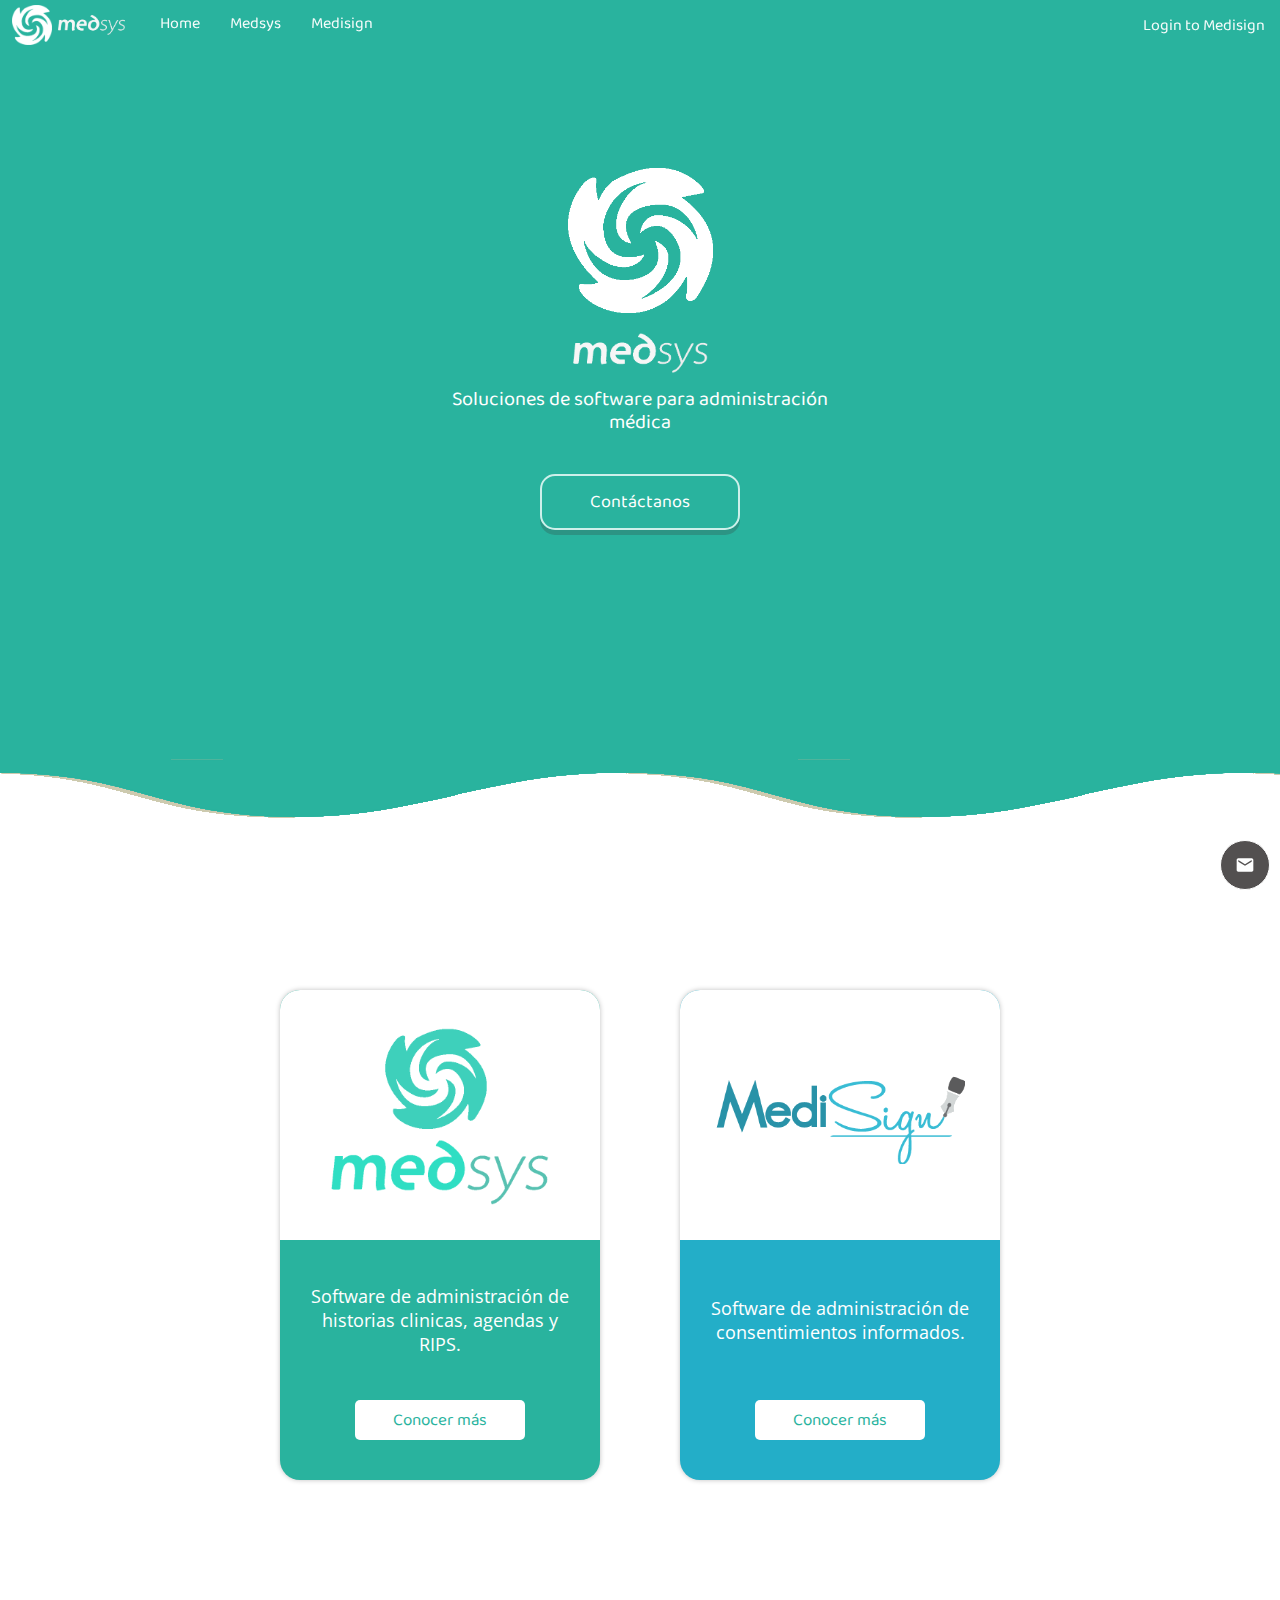
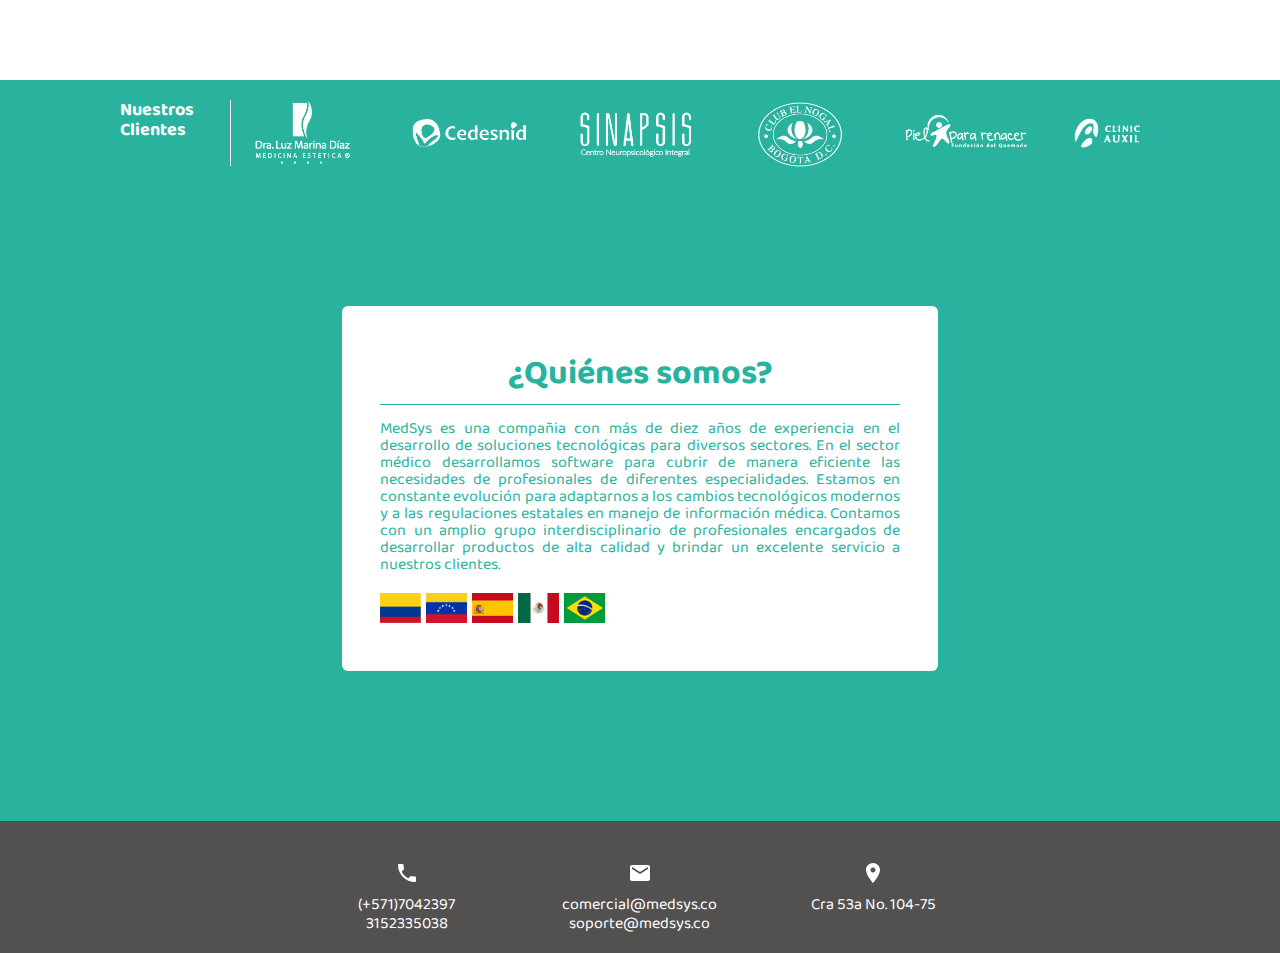
==== index.html @ 279cbe7b "Updates" ====
<!DOCTYPE html><html lang="en"><head><meta charSet="utf-8"/><meta http-equiv="x-ua-compatible" content="ie=edge"/><meta name="viewport" content="width=device-width, initial-scale=1, shrink-to-fit=no"/><style data-href="/styles.c00130d14c21c1d51308.css">@import url(https://fonts.googleapis.com/css2?family=Open+Sans:ital,wght@0,400;0,700;0,800;1,300&display=swap);@import url(https://fonts.googleapis.com/css2?family=Baloo+Paaji+2:wght@400;500;600;700;800&display=swap);@media screen and (max-width:768px){.navigation{top:0;background-color:#29b39e}.navigation,.navigation__menu-mobile{position:fixed;z-index:10}.navigation__menu-btn{border:none;outline:none;margin-top:10px;margin-left:10px;border-radius:50%;padding:8px 9px;background-color:#303030}.navigation__menu-btn:hover{cursor:pointer}.navigation__menu-icon{height:20px;transition:.15s}.navigation__menu--open{transition:all .25s cubic-bezier(.27,1.08,1,1.03);transform:scaleX(1);transform-origin:left}.navigation__menu--close{transition:all .45s cubic-bezier(.27,1.08,1,1.03)}.navigation__menu--close,.navigation__menu-close-by-resize{transform-origin:left;transform:scaleX(0)}.navigation__menu{position:fixed;display:flex;flex-direction:column;align-items:center;width:100%;height:100%;background-color:#303030}.navigation__logo-wrap{display:flex;align-items:center;margin-bottom:50px;margin-top:50px}.navigation__logo{width:60px;margin-right:8px}.navigation__logo-title{height:40px}.navigation__link{display:flex;justify-content:center;width:100%;padding-top:15px;padding-bottom:15px;font-size:20px;font-family:Baloo Paaji\ 2,cursive;text-decoration:none;color:hsla(0,0%,100%,.952941)}.navigation__link:hover{font-size:22px;background-color:#535050}.navigation__link-opened{transition:background-color .25s,font-size .35s,opacity .85s;opacity:1}.navigation__link-closed{transition:opacity 0s;opacity:0}.navigation__link-bracket{display:none}.navigation__other-links{width:100%;display:flex;align-items:flex-end;justify-content:flex-end;flex:1 1}}@media screen and (min-width:768px){.navigation{position:fixed;width:100%;z-index:10}.navigation__green{background-color:#29b39e;border-bottom:1px solid #1b9d8a}.navigation__blue{background-color:#3280ae;border-bottom:1px solid #398cbd}.navigation__menu{display:flex;padding-top:5px;padding-bottom:5px}.navigation__logo-wrap{display:flex;align-items:center;margin-right:20px}.navigation__logo{width:40px;margin-right:6px;margin-left:12px}.navigation__logo-title{height:20px}.navigation__link{margin-left:10px;margin-right:10px;font-size:16px;font-family:Baloo Paaji\ 2,cursive;color:hsla(0,0%,100%,.952941);text-decoration:none}.navigation__link:hover .navigation__link-bracket{opacity:1;margin-right:10px;margin-left:10px}.navigation__link-bracket{opacity:0;font-size:20px;transition:.25s}.navigation__menu-mobile{display:none}.navigation__other-links{display:flex;align-items:center;justify-content:flex-end;flex:1 1}}.footer{align-items:center;justify-content:center;background-color:#535050;padding-top:30px}.footer,.footer__container{display:flex;padding-bottom:10px}.footer__container{padding-top:10px;width:100%;max-width:700px}@media (max-width:668px){.footer__container{flex-direction:column;align-items:center;justify-content:center}}@media (max-width:668px){.footer__description{text-align:left}}@media (min-width:667px){.footer__description{text-align:center}}.footer__item{font-family:Baloo Paaji\ 2,cursive;line-height:19px;color:#fff}@media (max-width:668px){.footer__item{display:flex;width:100%;margin-bottom:20px}}@media (min-width:667px){.footer__item{flex:1 1}}.footer__icon-wrap{text-align:center}@media (max-width:668px){.footer__icon-wrap{text-align:center;width:90px}}@media (min-width:667px){.footer__icon-wrap{margin-bottom:5px}}.footer__icon{-webkit-filter:invert(100%) sepia(0) saturate(7285%) hue-rotate(282deg) brightness(116%) contrast(100%);filter:invert(100%) sepia(0) saturate(7285%) hue-rotate(282deg) brightness(116%) contrast(100%)}.contactus-btn{position:absolute;top:0}.contactus-btn,.contactus-btn__btn{display:flex;flex-direction:column;justify-content:center;align-items:center}.contactus-btn__btn{position:fixed;right:0;bottom:0;border-radius:40px;border:1px solid #fff;background-color:#535050;margin-right:10px;margin-bottom:10px;z-index:5}@media (max-width:667px){.contactus-btn__btn{padding:18px}}@media (min-width:668px){.contactus-btn__btn{padding:14px}}.contactus-btn__btn:hover{background-color:#29b39e;cursor:pointer}@media (max-width:667px){.contactus-btn__icon{height:24px}}@media (min-width:668px){.contactus-btn__icon{height:20px}}.contactus-dialog{position:fixed;display:flex;flex-direction:column;justify-content:center;align-items:center;z-index:10;height:100vh;width:100vw;top:0;left:0}.contactus-dialog__wrap{postion:absolute;background-color:#fff;border-radius:8px;z-index:12;box-shadow:0 0 3px 1px #29b39e}@media (max-width:667px){.contactus-dialog__wrap{width:90%}}@media (min-width:668px){.contactus-dialog__wrap{width:400px;height:535px}}.contactus-dialog__close-wrap{width:100%;display:flex;justify-content:flex-end;align-items:center;padding-top:5px}.contactus-dialog__hide{display:none}.contactus-dialog__background{position:absolute;height:100%;width:100%;background-color:rgba(0,0,0,.76);z-index:11}.contactus-dialog__close-btn{margin:0 5px 0 0;border:0;color:#29b39e;font-family:Baloo Paaji\ 2,cursive;font-weight:700;border-radius:50%;height:30px;width:30px;font-size:17px;background-color:#fff}.contactus-dialog__close-btn:hover{cursor:pointer;font-size:19px}.contactus{display:flex;flex-direction:column;justify-content:center;align-items:center;height:100%;width:100%}.contactus__hide{display:none}.contactus__wrap{width:100%;padding-top:10px}.contactus__input-wrap{width:85%}.contactus__btn-wrap{background-color:#29b39e;border-bottom-left-radius:9px;border-bottom-right-radius:9px;border-top-right-radius:30px;padding-bottom:25px;padding-top:25px;margin-top:30px}.contactus__btn-wrap,.contactus__form{display:flex;flex-direction:column;justify-content:center;align-items:center;width:100%}.contactus__loading{width:100%;height:100%}.contactus__loading-img{margin-top:-95px}.contactus__loading-wrap{height:100%;width:100%}.contactus__loading-wrap,.contactus__success-wrap{display:flex;flex-direction:column;justify-content:center;align-items:center}.contactus__success-content{width:70%;text-align:center}.contactus__success-title{font-size:28px;font-family:Baloo Paaji\ 2,cursive;line-height:24px;color:#29b39e;margin-bottom:30px;margin-top:-70px}.contactus__success-description{font-size:18px;font-family:Baloo Paaji\ 2,cursive;line-height:18px;color:#29b39e}.contactus__label{display:flex;flex-direction:column;font-family:Baloo Paaji\ 2,cursive;color:#29b39e;font-size:15px;width:100%}.contactus__input{margin-top:-5px;margin-bottom:10px;width:88%;height:15px;padding:10px 5px}.contactus__textarea{width:93%;border-radius:2px;border:1px solid #ccc;padding:2px 10px;height:60px;font-family:Baloo Paaji\ 2,cursive;font-size:12px}.contactus__title{font-family:Baloo Paaji\ 2,cursive;text-align:center;color:#29b39e;font-size:28px;margin-bottom:20px}.contactus__phone{display:none}.contactus__btn{display:flex;position:relative;justify-content:center;align-items:center;width:170px;height:40px;font-family:Baloo Paaji\ 2,cursive;font-size:17px;text-decoration:none;background-color:#fff;color:#29b39e;border:0;border-radius:5px}.contactus__btn:hover{cursor:pointer;color:#fff}.contactus__btn:hover>.contactus__btn-wave{width:100%}.contactus__btn-wave{position:absolute;height:100%;width:0;transition:.2s;left:0;z-index:1;background-color:#535050;border-radius:5px}.contactus__btn-txt{z-index:2}.contactus__error-msg{font-family:Baloo Paaji\ 2,cursive;color:#f74141;margin-top:-10px}@keyframes wave{0%{background-position:0}to{background-position:1800000px}}@keyframes borderAnimation{0%{transform:translate(-85px,40px)}40%{transform:translate(70px,40px)}50%{transform:translate(70px,90px)}90%{transform:translate(-85px,90px)}to{transform:translate(-85px,40px)}}.header{width:100%;height:90%;min-height:660px;max-height:980px}.header__wrap{height:94%;background-color:#29b39e}.header__logo-wrap,.header__wrap{display:flex;flex-direction:column;justify-content:center;align-items:center}.header__logo-wrap{height:100%;padding-bottom:80px}.header__logo-txt{margin-top:10px;height:40px;width:135px}.header__logo{margin-bottom:10px}@media (max-width:668px){.header__logo{height:110px;width:110px}}@media (min-width:667px){.header__logo{height:145px;width:145px}}.header__logo_subtitle{margin-top:15px;font-family:Baloo Paaji\ 2,cursive;color:#fff;line-height:23px;text-align:center}@media (max-width:668px){.header__logo_subtitle{font-size:17px}}@media (min-width:667px){.header__logo_subtitle{font-size:20px}}.header__ourclients-wrap{display:flex;justify-content:center;align-items:center;margin-bottom:80px;margin-left:200px;margin-right:200px;width:100%}.header__wave{position:relative;background-repeat:repeat-x;height:60px;margin-top:-2px}.header__main-wave{z-index:1;background-image:url([data-uri]);animation:wave 25000s linear infinite}.header__second-wave{margin-top:-60px;opacity:.5;background-image:url([data-uri]);animation:wave 15000s linear infinite}.header__third-wave{margin-top:-60px;opacity:.35;background-image:url([data-uri]);animation:wave 9000s linear infinite}.header__fourth-wave{margin-top:-60px;opacity:.25;background-image:url([data-uri]);animation:wave 6000s linear infinite}.header__contactus-btn-wrap{display:flex;position:relative;justify-content:center;align-items:center}.header__cotactus-btn{position:absolute;top:40px;padding:10px 30px;border-radius:15px;outline:none;border:2px solid #cdf0ea;font-family:Baloo Paaji\ 2,cursive;color:#fff;transition:.1s ease-in-out;background-color:transparent;box-shadow:0 5px 0 0 #2c9484}.header__cotactus-btn:hover+.header__contactus-btn-gap{animation:borderAnimation 1.75s linear infinite}.header__cotactus-btn:hover{top:45px;box-shadow:0 0 0 0 #2c9484;cursor:pointer}@media (max-width:668px){.header__cotactus-btn{width:190px;font-size:16px}}@media (min-width:667px){.header__cotactus-btn{width:200px;font-size:18px}}.header__contactus-btn-gap{position:absolute;top:0;width:15px;height:15px}.products{display:flex;justify-content:center;flex-direction:column;align-items:center}@media (max-width:668px){.products{padding-top:150px;padding-bottom:90px}}@media (min-width:667px){.products{padding-top:180px;padding-bottom:110px}}.products__items{width:100%;display:flex;align-items:center;justify-content:center}@media (max-width:668px){.products__items{flex-direction:column}}.products__item{display:flex;flex-direction:column;justify-content:center;align-items:center;width:100%;max-width:320px;max-height:600px;box-shadow:0 0 5px 0 rgba(0,0,0,.25);margin-bottom:90px;border-radius:20px;padding-bottom:40px}@media (min-width:667px){.products__item{margin-right:40px;margin-left:40px}}.products__medsys{color:#fff;background-color:#29b39e}.products__medisign{color:#fff;background-color:#23aec8}.products__logo-wrap{display:flex;justify-content:center;align-items:center;height:250px;width:100%;border-top-left-radius:20px;border-top-right-radius:20px;background-color:#fff}.products__logo{max-width:250px;max-height:180px}.products__description{font-family:Open Sans,sans-serif;font-size:18px;text-align:center}.products__description-wrap{height:160px;width:260px;flex-direction:column;border-top-right-radius:40px;border-bottom-right-radius:20px;border-bottom-left-radius:20px}.products__btn,.products__description-wrap{display:flex;justify-content:center;align-items:center}.products__btn{position:relative;width:170px;height:40px;font-family:Baloo Paaji\ 2,cursive;font-size:17px;text-decoration:none;background-color:#fff;color:#29b39e;border:0;border-radius:5px}.products__btn:hover{cursor:pointer;color:#fff}.products__btn:hover>.products__btn-wave{width:100%}.products__btn-wave{position:absolute;height:100%;width:0;transition:.2s;left:0;z-index:1;background-color:#535050;border-radius:5px}.products__btn-txt{z-index:2}@keyframes slider{0%{background-position:0}to{background-position:40000px}}.ourclients{display:flex;align-items:flex-start;justify-content:center;width:100%;height:66px;background-color:#29b39e;margin-rigth:180px;padding-top:20px;padding-bottom:20px}.ourclients__title{color:#fff;font-family:Baloo Paaji\ 2,cursive;font-size:18px;margin-left:20px;width:100px;line-height:20px;height:100%;padding-right:10px;margin-right:10px;border-right:1px solid #fff}.ourclients__clients{height:70px;width:90%;margin-right:40px;max-width:900px;animation:slider 2200s linear infinite;background-image:url(/static/clients-725e2acfde65e1290de9105490d2165d.png)}.aboutus{display:flex;justify-content:center;align-items:center;background-color:#29b39e;padding-bottom:150px}@media (max-width:668px){.aboutus{padding-top:50px}}@media (min-width:667px){.aboutus{padding-top:120px}}.aboutus__content-wrap{color:#29b39e;background-color:#fff;border-radius:6px;width:70%;max-width:520px;padding:38px;font-family:Baloo Paaji\ 2,cursive}.aboutus__title{font-size:34px;text-align:center;margin-bottom:15px;border-bottom:1px solid #29b39e}.aboutus__description{line-height:17px;text-align:justify;margin-bottom:20px}.aboutus__flag{height:30px;margin-right:5px}.headerMedisign{position:relative;height:100%;width:100%;background-size:cover;background-image:url(/static/MedisignCut-fdfe2bf771350fa6ce298360b053d25e.gif)}.headerMedisign__wrap{width:100%;height:100%;background-color:rgba(41,127,179,.95);display:flex;flex-direction:column;justify-content:center;align-items:center;z-index:2}@media (min-width:668px){.headerMedisign__wrap{top:13px}}.headerMedisign__logo{margin-bottom:10px}@media (max-width:668px){.headerMedisign__logo{margin-top:-140px;height:115px}}@media (min-width:667px){.headerMedisign__logo{margin-top:-80px;height:135px}}.headerMedisign__subtitle{color:#fff;font-family:Baloo Paaji\ 2,cursive;font-size:21px;font-weight:200;text-align:center;line-height:20px;width:300px}.headerMedisign__video-wrap{width:100%;height:100%;background-color:rgba(35,174,200,.96)}@media (min-aspect-ratio:16/9){.headerMedisign__video{width:100%}}@media (max-aspect-ratio:16/9){.headerMedisign__video{width:auto;height:100%}}@media (max-width:767px){.headerMedisign__video{display:none}}.headerMedisign__btn-wrap{display:flex;flex-direction:column;justify-content:center;align-items:center;position:relative;width:100%;margin-top:40px}.headerMedisign__background-video{position:absolute;height:100%;width:100%;z-index:1}@media (min-width:668px){.headerMedisign__background-video{top:13px}}.headerMedisign__hidden{display:none}.headerMedisign__btn{position:absolute;top:40px;padding:10px 30px;border-radius:15px;outline:none;border:2px solid #cdf0ea;font-family:Baloo Paaji\ 2,cursive;color:rgba(35,174,200,.921569);transition:.1s ease-in-out;background-color:#fff;box-shadow:0 5px 0 0 #cdf0ea}.headerMedisign__btn:hover+.header__contactus-btn-gap{animation:borderAnimation 1.75s linear infinite}.headerMedisign__btn:hover{top:45px;box-shadow:0 0 0 0 #2c9484;cursor:pointer}@media (max-width:668px){.headerMedisign__btn{width:190px;font-size:16px}}@media (min-width:667px){.headerMedisign__btn{width:200px;font-size:18px}}.headerMedisign__bottom-header{position:absolute;bottom:0;background-image:url([data-uri]);background-size:100% 100%;width:100%;height:110px}.headermedsys{color:#fff;background:url(/static/header-2830e1f7dbc0ed1e9d418c1f0d50c6f2.jpg);background-size:cover}.headermedsys,.headermedsys__wrap{display:flex;align-items:center;justify-content:center;height:100%;width:100%}.headermedsys__wrap{background-color:rgba(41,179,158,.69);flex-direction:column}@media (max-width:668px){.headermedsys__wrap{padding-bottom:100px}}.headermedsys__logo-txt{margin-top:10px;height:60px;width:185px}.headermedsys__logo{margin-bottom:10px}@media (max-width:668px){.headermedsys__logo{height:110px;width:110px}}@media (min-width:667px){.headermedsys__logo{height:145px;width:145px}}.headermedsys__description{font-family:Baloo Paaji\ 2,cursive;width:80%;max-width:400px;margin-top:20px;text-align:center;padding-top:10px}@media (max-width:667px){.headermedsys__description{font-size:20px;line-height:20px}}@media (min-width:668px){.headermedsys__description{font-size:20px;line-height:24px}}body{margin:0;height:100vh;width:100vw}a,h1,h2,h3,h4,h5,p{margin:0;padding:0}.layout,main{height:100vh;width:100vw}.display-none{display:none}.productDescription{display:flex;justify-content:center;align-items:center;font-family:Baloo Paaji\ 2,cursive}.productDescription__wrap{display:flex;width:100%}@media (max-width:850px){.productDescription__wrap{flex-direction:column}}.productDescription__wrap--reverse{flex-direction:row-reverse}.productDescription__title{line-height:33px}@media (max-width:850px){.productDescription__title{margin-bottom:40px;text-align:center;padding-left:30px;padding-right:30px;font-size:30px;max-width:400px}}@media (min-width:851px){.productDescription__title{font-size:35px;margin-bottom:30px}}.productDescription__description{line-height:20px;text-align:justify}@media (max-width:667px){.productDescription__description{max-width:80%}}@media (min-width:668px){.productDescription__description{width:100%}}.productDescription__items{display:flex;flex-wrap:wrap;list-style-type:none;margin:0;padding:0}@media (max-width:850px){.productDescription__items{padding-left:40px;padding-right:40px}}@media (min-width:851px){.productDescription__items{flex-direction:column;border-left:1px solid #fff}}.productDescription__item{margin-bottom:30px;text-align:justify}@media (max-width:850px){.productDescription__item{width:100%;max-height:320px}}@media (min-width:851px){.productDescription__item{padding-left:15px}}.productDescription__content{display:flex;height:100%;color:#fff}@media (max-width:850px){.productDescription__content{flex-wrap:wrap;padding-top:105px;padding-bottom:80px}}@media (min-width:851px){.productDescription__content{width:50%;min-height:390px;padding-top:95px;padding-bottom:95px}}.productDescription__content--blue{background-color:#68b0ab}.productDescription__content--green{background-color:#84b39d}.productDescription__content--greenlight{background-color:#8cae78}.productDescription__content--yellow{background-color:#faf3dd}.productDescription__content--pink{background-color:#c14f8a}.productDescription__content--purple{background-color:#b0689f}@media (min-width:668px){.productDescription__content--regular{justify-content:center}}.productDescription__content-reverse{justify-content:flex-start}@media (max-width:850px){.productDescription__content-wrap{display:flex;flex-direction:column;justify-content:center;align-items:center}}@media (min-width:851px){.productDescription__content-wrap{display:flex;flex-direction:column;width:90%;margin-left:60px;margin-right:50px;max-width:380px}}.productDescription__item-title{font-size:19px;line-height:20px;margin-bottom:10px}@media (max-width:850px){.productDescription__item-title{text-align:left}}.productDescription__item-description{line-height:20px}@media (max-width:667px){.productDescription__list{display:flex;flex-direction:column;justify-content:center;align-items:center}}.productDescription__list-description{line-height:20px}@media (max-width:667px){.productDescription__list-description{width:80%}}.productDescription__img-wrap{display:flex;align-items:center;justify-content:center;border-top:1px solid #d3d3d3}@media (max-width:850px){.productDescription__img-wrap{display:none;width:100%}}@media (min-width:851px){.productDescription__img-wrap{width:75%}}@media (max-width:850px){.productDescription__img{width:100%}}@media (min-width:851px){.productDescription__img{width:90%;max-width:900px}}</style><meta name="generator" content="Gatsby 2.20.12"/><title data-react-helmet="true">Home | Medsys</title><meta data-react-helmet="true" name="description" content="Desarrollo de Software Médico para agendar, firmar, administrar y
     gestionar de citas médicas."/><meta data-react-helmet="true" property="og:title" content="Home"/><meta data-react-helmet="true" property="og:description" content="Desarrollo de Software Médico para agendar, firmar, administrar y
     gestionar de citas médicas."/><meta data-react-helmet="true" property="og:type" content="website"/><meta data-react-helmet="true" name="twitter:card" content="summary"/><meta data-react-helmet="true" name="twitter:creator" content="@kaamayao"/><meta data-react-helmet="true" name="twitter:title" content="Home"/><meta data-react-helmet="true" name="twitter:description" content="Desarrollo de Software Médico para agendar, firmar, administrar y
     gestionar de citas médicas."/><link rel="icon" href="/icons/icon-48x48.png?v=edf3d310d67f8284a562bc3a58c3e761"/><link rel="manifest" href="/manifest.webmanifest"/><meta name="theme-color" content="#663399"/><link rel="apple-touch-icon" sizes="48x48" href="/icons/icon-48x48.png?v=edf3d310d67f8284a562bc3a58c3e761"/><link rel="apple-touch-icon" sizes="72x72" href="/icons/icon-72x72.png?v=edf3d310d67f8284a562bc3a58c3e761"/><link rel="apple-touch-icon" sizes="96x96" href="/icons/icon-96x96.png?v=edf3d310d67f8284a562bc3a58c3e761"/><link rel="apple-touch-icon" sizes="144x144" href="/icons/icon-144x144.png?v=edf3d310d67f8284a562bc3a58c3e761"/><link rel="apple-touch-icon" sizes="192x192" href="/icons/icon-192x192.png?v=edf3d310d67f8284a562bc3a58c3e761"/><link rel="apple-touch-icon" sizes="256x256" href="/icons/icon-256x256.png?v=edf3d310d67f8284a562bc3a58c3e761"/><link rel="apple-touch-icon" sizes="384x384" href="/icons/icon-384x384.png?v=edf3d310d67f8284a562bc3a58c3e761"/><link rel="apple-touch-icon" sizes="512x512" href="/icons/icon-512x512.png?v=edf3d310d67f8284a562bc3a58c3e761"/><link as="script" rel="preload" href="/webpack-runtime-f2acc543bde570fecf24.js"/><link as="script" rel="preload" href="/framework-f0b1095636d7eea85476.js"/><link as="script" rel="preload" href="/app-71b5384bb050dce232f3.js"/><link as="script" rel="preload" href="/styles-48fa8a050a65bb8447bd.js"/><link as="script" rel="preload" href="/commons-66794675a6b7dfc779fc.js"/><link as="script" rel="preload" href="/component---src-pages-index-js-f880ca7b52010a571cb2.js"/><link as="fetch" rel="preload" href="/page-data/index/page-data.json" crossorigin="anonymous"/><link as="fetch" rel="preload" href="/page-data/app-data.json" crossorigin="anonymous"/></head><body><div id="___gatsby"><div style="outline:none" tabindex="-1" id="gatsby-focus-wrapper"><article class="layout"><nav class="navigation"><div class="navigation__menu-mobile"><button class="navigation__menu-btn"><img class="navigation__menu-icon" alt="botón para cerrar y abrir el menú" src="[data-uri]"/></button></div><div class="navigation__menu navigation__menu--open"><a aria-current="page" class="navigation__logo-wrap navigation__link-opened" href="/"><img alt="Logo" class="navigation__logo" src="[data-uri]"/><img alt="Medsys" class="navigation__logo-title" src="/static/logo-title-white-2280163c26933dda1ac6c548801de27c.png"/></a><a aria-current="page" class="navigation__link navigation__link-opened" href="/"><span class="navigation__link-bracket">[</span>Home<span class="navigation__link-bracket">]</span></a><a class="navigation__link navigation__link-opened" href="/medsys/"><span class="navigation__link-bracket">[</span>Medsys<span class="navigation__link-bracket">]</span></a><a class="navigation__link navigation__link-opened" href="/medisign/"><span class="navigation__link-bracket">[</span>Medisign<span class="navigation__link-bracket">]</span></a><div class="navigation__other-links"><a class="navigation__link navigation__link-opened" href="https://web.medsys.co:3443/medisign/login?state=0"><span class="navigation__link-bracket">[</span>Login to Medisign<span class="navigation__link-bracket">]</span> </a></div></div></nav><article class="header"><article class="contactus-dialog__hide"><div class="contactus-dialog__wrap"><div class="contactus-dialog__close-wrap"><button class="contactus-dialog__close-btn">X</button></div><div class="contactus"><div class="contactus__hide"><div class="contactus__success-wrap"><div class="contactus__success-content"><h1 class="contactus__success-title">¡Gracias por contactarnos!</h1><p class="contactus__success-description">Nos comunicaremos lo más pronto posible con usted.</p></div></div></div><div class="contactus__hide"><div class="contactus__loading-wrap"><img class="contactus__loading-img" src="/static/loading-2af01058efadc6df08d8812d39398b39.gif" alt=""/></div></div><div class="contactus__wrap"><h3 class="contactus__title">CONTÁCTANOS</h3><form class="contactus__form"><div class="contactus__input-wrap"><label class="contactus__label">Nombre<input type="text" class="contactus__input" name="name" value="" required=""/></label><p class="contactus__hide"></p><label class="contactus__label">Email<input type="email" class="contactus__input" name="email" value="" required=""/></label><p class="contactus__hide"></p><label class="contactus__label">Teléfono<input type="text" class="contactus__input" name="phone" value="" required=""/></label><p class="contactus__hide"></p><label class="contactus__label">Mensaje<textarea class="contactus__textarea" name="message"></textarea></label><input class="contactus__phone" value="Deja este espacio en blanco"/><input value="Deja este espacio en blanco" style="display:none"/></div></form><div class="contactus__btn-wrap"><button class="contactus__btn"><span class="contactus__btn-wave"></span><span class="contactus__btn-txt">Enviar</span></button></div></div></div></div><div class="contactus-dialog__background"></div></article><div class="header__wrap"><div class="header__logo-wrap"><img class="header__logo" alt="Logo Website" src="[data-uri]"/><img class="header__logo-txt" alt="Medsys" src="[data-uri]"/><p class="header__logo_subtitle">Soluciones de software para administración <br/> médica</p><div class="header__contactus-btn-wrap"><button class="header__cotactus-btn">Contáctanos</button></div></div><div class="header__contactus-btn-gap"></div><div class="header__ourclients-wrap"></div></div><div class="header__waves"><div class="header__wave header__main-wave"></div><div class="header__wave header__second-wave"></div><div class="header__wave header__third-wave"></div><div class="header__wave header__fourth-wave"></div></div></article><article class="products"><div class="products__title-wrap"></div><div class="products__items"><div class="products__item products__medsys"><div class="products__logo-wrap"><img class="products__logo" src="/static/medsys-122fee0054426d7a4e6864dee84f91aa.png" alt="Medsys Logo"/></div><div class="products__description-wrap"><p class="products__description">Software de administración de historias clinicas, agendas y RIPS.</p></div><a class="products__btn" href="/medsys/"><span class="products__btn-wave"></span><span class="products__btn-txt">Conocer más</span></a></div><div class="products__item products__medisign"><div class="products__logo-wrap"><img class="products__logo" src="[data-uri]" alt="Medisign Logo"/></div><div class="products__description-wrap"><p class="products__description">Software de administración de consentimientos informados.</p></div><a class="products__btn" href="/medisign/"><span class="products__btn-wave"></span><span class="products__btn-txt">Conocer más</span></a></div></div></article><article class="ourclients"><h1 class="ourclients__title">Nuestros Clientes</h1><div class="ourclients__clients"></div></article><article class="aboutus"><div class="aboutus__content-wrap"><div class="aboutus__title-wrap"><h1 class="aboutus__title">¿Quiénes somos?</h1></div><div class="aboutus__description-wrap"><p class="aboutus__description">MedSys es una compañia con más de diez años de experiencia en el desarrollo de soluciones tecnológicas para diversos sectores. En el sector médico desarrollamos software para cubrir de manera eficiente las necesidades de profesionales de diferentes especialidades. Estamos en constante evolución para adaptarnos a los cambios tecnológicos modernos y a las regulaciones estatales en manejo de información médica. Contamos con un amplio grupo interdisciplinario de profesionales encargados de desarrollar productos de alta calidad y brindar un excelente servicio a nuestros clientes.</p></div><div class="aboutus__flags"><img class="aboutus__flag" src="[data-uri]" alt="Colombian flag"/><img class="aboutus__flag" src="[data-uri]" alt="Venezuelan flag"/><img class="aboutus__flag" src="[data-uri]" alt="Spanish flag"/><img class="aboutus__flag" src="[data-uri]" alt="Mexican flag"/><img class="aboutus__flag" src="/static/flag5-71b5cef3a2d6795c332c3ac1608796a8.png" alt="Brazilian flag"/></div></div></article><article class="footer"><div class="footer__container"><div class="footer__item"><div class="footer__icon-wrap"><img class="footer__icon" src="[data-uri]" alt=""/></div><div class="footer__description"><p class="footer__info">(+571)7042397</p><p class="footer__info">3152335038</p></div></div><div class="footer__item"><div class="footer__icon-wrap"><img class="footer__icon" src="[data-uri]" alt=""/></div><div class="footer__description"><p class="footer__info">comercial@medsys.co</p><p class="footer__info">soporte@medsys.co</p></div></div><div class="footer__item"><div class="footer__icon-wrap"><img class="footer__icon" src="[data-uri]" alt=""/></div><div class="footer__description"><p class="footer__info">Cra 53a No. 104-75</p></div></div></div></article><article class="contactus-btn"><article class="contactus-dialog__hide"><div class="contactus-dialog__wrap"><div class="contactus-dialog__close-wrap"><button class="contactus-dialog__close-btn">X</button></div><div class="contactus"><div class="contactus__hide"><div class="contactus__success-wrap"><div class="contactus__success-content"><h1 class="contactus__success-title">¡Gracias por contactarnos!</h1><p class="contactus__success-description">Nos comunicaremos lo más pronto posible con usted.</p></div></div></div><div class="contactus__hide"><div class="contactus__loading-wrap"><img class="contactus__loading-img" src="/static/loading-2af01058efadc6df08d8812d39398b39.gif" alt=""/></div></div><div class="contactus__wrap"><h3 class="contactus__title">CONTÁCTANOS</h3><form class="contactus__form"><div class="contactus__input-wrap"><label class="contactus__label">Nombre<input type="text" class="contactus__input" name="name" value="" required=""/></label><p class="contactus__hide"></p><label class="contactus__label">Email<input type="email" class="contactus__input" name="email" value="" required=""/></label><p class="contactus__hide"></p><label class="contactus__label">Teléfono<input type="text" class="contactus__input" name="phone" value="" required=""/></label><p class="contactus__hide"></p><label class="contactus__label">Mensaje<textarea class="contactus__textarea" name="message"></textarea></label><input class="contactus__phone" value="Deja este espacio en blanco"/><input value="Deja este espacio en blanco" style="display:none"/></div></form><div class="contactus__btn-wrap"><button class="contactus__btn"><span class="contactus__btn-wave"></span><span class="contactus__btn-txt">Enviar</span></button></div></div></div></div><div class="contactus-dialog__background"></div></article><button class="contactus-btn__btn"><img class="contactus-btn__icon" src="[data-uri]" alt=""/></button></article></article></div><div id="gatsby-announcer" style="position:absolute;top:0;width:1px;height:1px;padding:0;overflow:hidden;clip:rect(0, 0, 0, 0);white-space:nowrap;border:0" aria-live="assertive" aria-atomic="true"></div></div><script id="gatsby-script-loader">/*<![CDATA[*/window.pagePath="/";/*]]>*/</script><script id="gatsby-chunk-mapping">/*<![CDATA[*/window.___chunkMapping={"app":["/app-71b5384bb050dce232f3.js"],"component---src-pages-404-js":["/component---src-pages-404-js-76b62b8f64cdafa18722.js"],"component---src-pages-index-js":["/component---src-pages-index-js-f880ca7b52010a571cb2.js"],"component---src-pages-medisign-js":["/component---src-pages-medisign-js-c715db80de914a8b949b.js"],"component---src-pages-medsys-js":["/component---src-pages-medsys-js-240f5b6363b881a150c0.js"]};/*]]>*/</script><script src="/component---src-pages-index-js-f880ca7b52010a571cb2.js" async=""></script><script src="/commons-66794675a6b7dfc779fc.js" async=""></script><script src="/styles-48fa8a050a65bb8447bd.js" async=""></script><script src="/app-71b5384bb050dce232f3.js" async=""></script><script src="/framework-f0b1095636d7eea85476.js" async=""></script><script src="/webpack-runtime-f2acc543bde570fecf24.js" async=""></script></body></html>
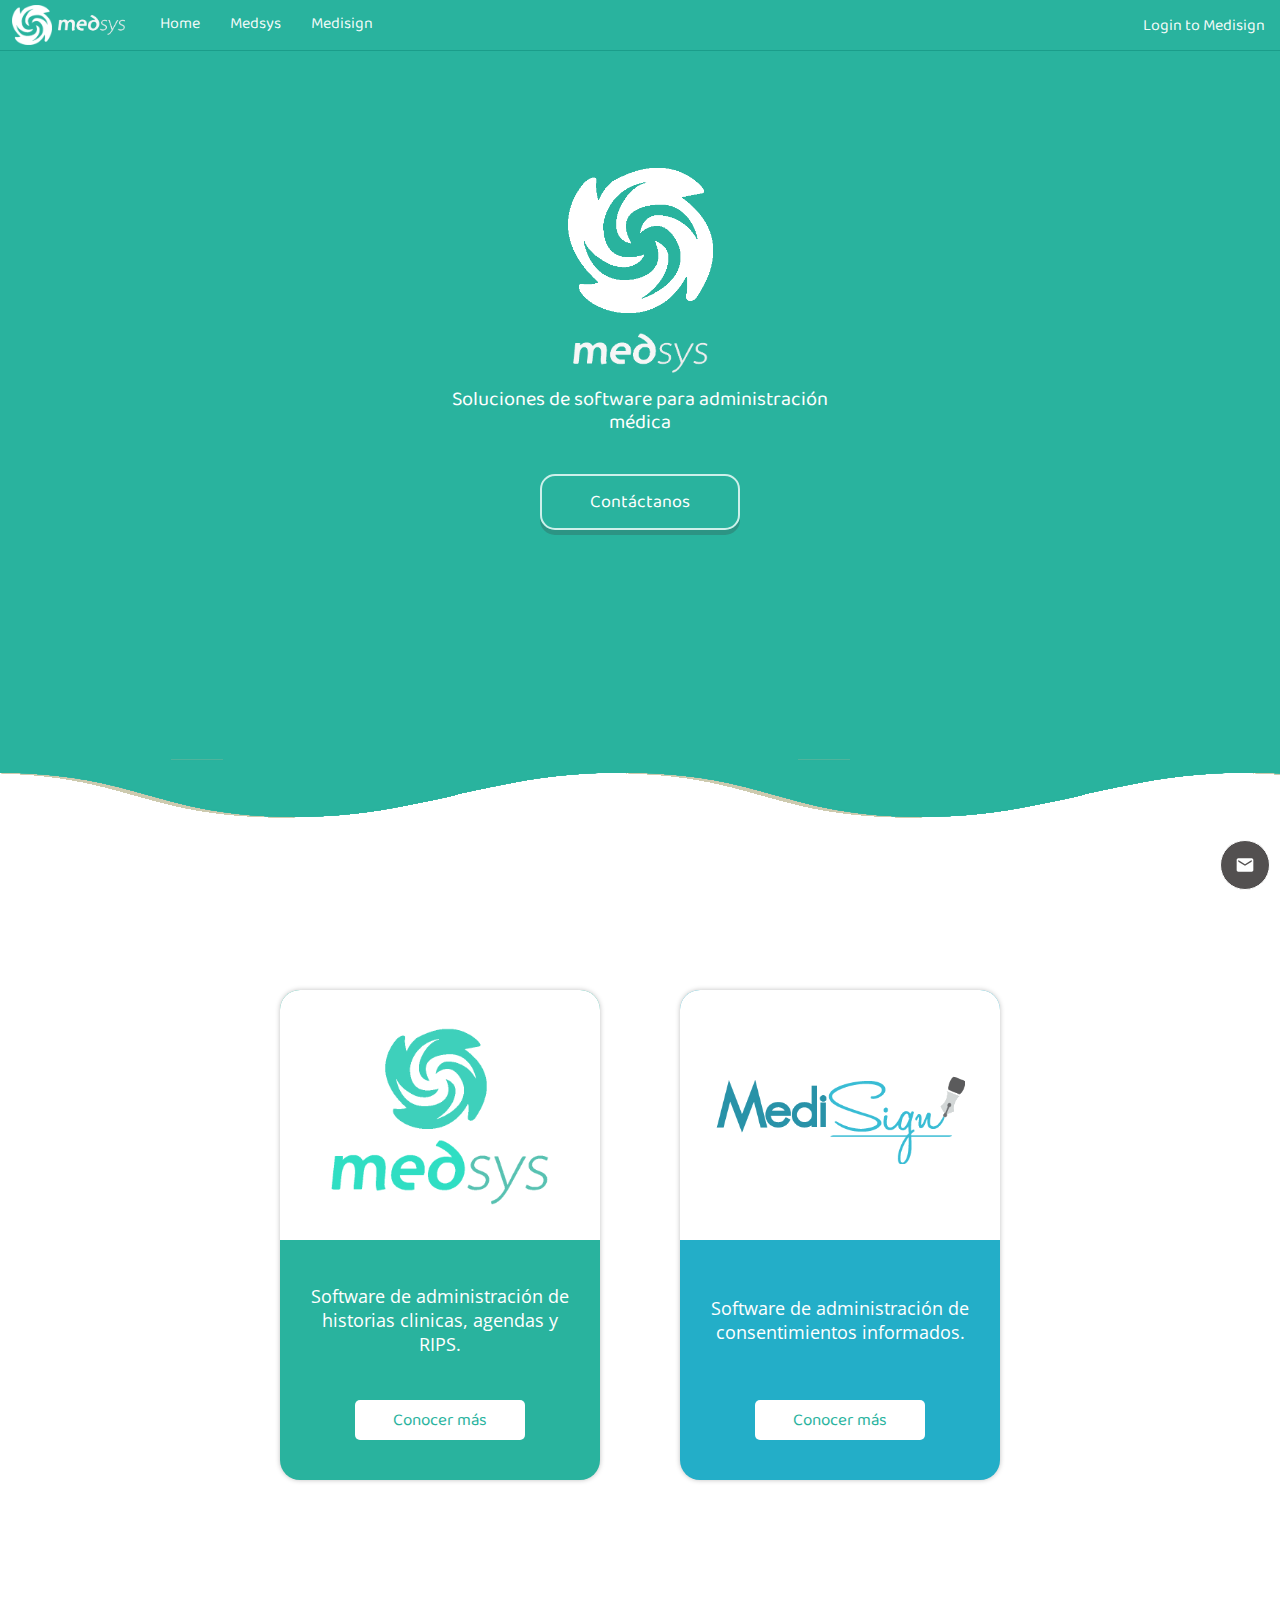
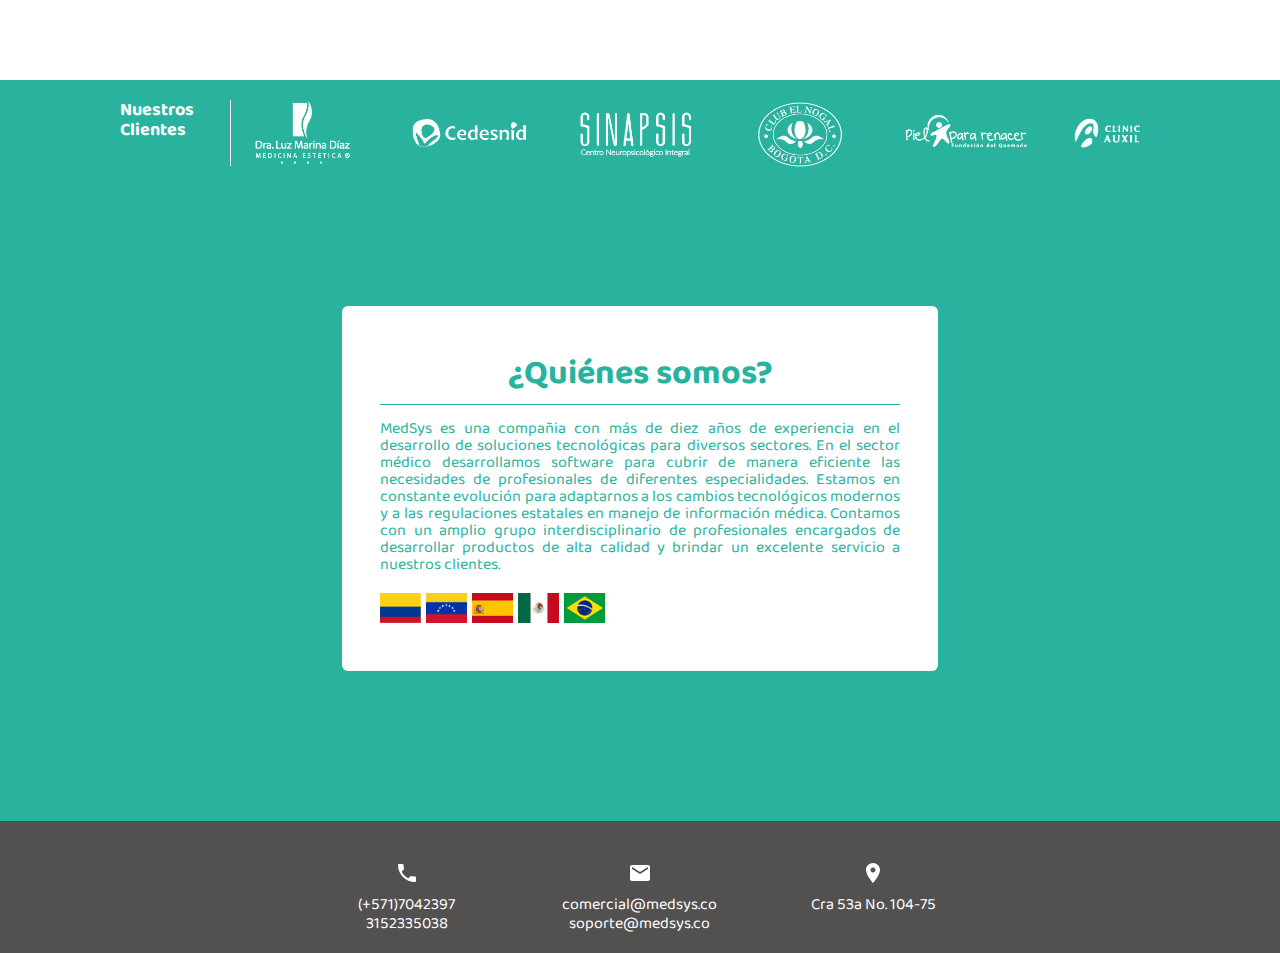
==== commit e96495cc: "Updates" ====
--- a/index.html
+++ b/index.html
@@ -1,4 +1,4 @@
 <!DOCTYPE html><html lang="en"><head><meta charSet="utf-8"/><meta http-equiv="x-ua-compatible" content="ie=edge"/><meta name="viewport" content="width=device-width, initial-scale=1, shrink-to-fit=no"/><style data-href="/styles.c00130d14c21c1d51308.css">@import url(https://fonts.googleapis.com/css2?family=Open+Sans:ital,wght@0,400;0,700;0,800;1,300&display=swap);@import url(https://fonts.googleapis.com/css2?family=Baloo+Paaji+2:wght@400;500;600;700;800&display=swap);@media screen and (max-width:768px){.navigation{top:0;background-color:#29b39e}.navigation,.navigation__menu-mobile{position:fixed;z-index:10}.navigation__menu-btn{border:none;outline:none;margin-top:10px;margin-left:10px;border-radius:50%;padding:8px 9px;background-color:#303030}.navigation__menu-btn:hover{cursor:pointer}.navigation__menu-icon{height:20px;transition:.15s}.navigation__menu--open{transition:all .25s cubic-bezier(.27,1.08,1,1.03);transform:scaleX(1);transform-origin:left}.navigation__menu--close{transition:all .45s cubic-bezier(.27,1.08,1,1.03)}.navigation__menu--close,.navigation__menu-close-by-resize{transform-origin:left;transform:scaleX(0)}.navigation__menu{position:fixed;display:flex;flex-direction:column;align-items:center;width:100%;height:100%;background-color:#303030}.navigation__logo-wrap{display:flex;align-items:center;margin-bottom:50px;margin-top:50px}.navigation__logo{width:60px;margin-right:8px}.navigation__logo-title{height:40px}.navigation__link{display:flex;justify-content:center;width:100%;padding-top:15px;padding-bottom:15px;font-size:20px;font-family:Baloo Paaji\ 2,cursive;text-decoration:none;color:hsla(0,0%,100%,.952941)}.navigation__link:hover{font-size:22px;background-color:#535050}.navigation__link-opened{transition:background-color .25s,font-size .35s,opacity .85s;opacity:1}.navigation__link-closed{transition:opacity 0s;opacity:0}.navigation__link-bracket{display:none}.navigation__other-links{width:100%;display:flex;align-items:flex-end;justify-content:flex-end;flex:1 1}}@media screen and (min-width:768px){.navigation{position:fixed;width:100%;z-index:10}.navigation__green{background-color:#29b39e;border-bottom:1px solid #1b9d8a}.navigation__blue{background-color:#3280ae;border-bottom:1px solid #398cbd}.navigation__menu{display:flex;padding-top:5px;padding-bottom:5px}.navigation__logo-wrap{display:flex;align-items:center;margin-right:20px}.navigation__logo{width:40px;margin-right:6px;margin-left:12px}.navigation__logo-title{height:20px}.navigation__link{margin-left:10px;margin-right:10px;font-size:16px;font-family:Baloo Paaji\ 2,cursive;color:hsla(0,0%,100%,.952941);text-decoration:none}.navigation__link:hover .navigation__link-bracket{opacity:1;margin-right:10px;margin-left:10px}.navigation__link-bracket{opacity:0;font-size:20px;transition:.25s}.navigation__menu-mobile{display:none}.navigation__other-links{display:flex;align-items:center;justify-content:flex-end;flex:1 1}}.footer{align-items:center;justify-content:center;background-color:#535050;padding-top:30px}.footer,.footer__container{display:flex;padding-bottom:10px}.footer__container{padding-top:10px;width:100%;max-width:700px}@media (max-width:668px){.footer__container{flex-direction:column;align-items:center;justify-content:center}}@media (max-width:668px){.footer__description{text-align:left}}@media (min-width:667px){.footer__description{text-align:center}}.footer__item{font-family:Baloo Paaji\ 2,cursive;line-height:19px;color:#fff}@media (max-width:668px){.footer__item{display:flex;width:100%;margin-bottom:20px}}@media (min-width:667px){.footer__item{flex:1 1}}.footer__icon-wrap{text-align:center}@media (max-width:668px){.footer__icon-wrap{text-align:center;width:90px}}@media (min-width:667px){.footer__icon-wrap{margin-bottom:5px}}.footer__icon{-webkit-filter:invert(100%) sepia(0) saturate(7285%) hue-rotate(282deg) brightness(116%) contrast(100%);filter:invert(100%) sepia(0) saturate(7285%) hue-rotate(282deg) brightness(116%) contrast(100%)}.contactus-btn{position:absolute;top:0}.contactus-btn,.contactus-btn__btn{display:flex;flex-direction:column;justify-content:center;align-items:center}.contactus-btn__btn{position:fixed;right:0;bottom:0;border-radius:40px;border:1px solid #fff;background-color:#535050;margin-right:10px;margin-bottom:10px;z-index:5}@media (max-width:667px){.contactus-btn__btn{padding:18px}}@media (min-width:668px){.contactus-btn__btn{padding:14px}}.contactus-btn__btn:hover{background-color:#29b39e;cursor:pointer}@media (max-width:667px){.contactus-btn__icon{height:24px}}@media (min-width:668px){.contactus-btn__icon{height:20px}}.contactus-dialog{position:fixed;display:flex;flex-direction:column;justify-content:center;align-items:center;z-index:10;height:100vh;width:100vw;top:0;left:0}.contactus-dialog__wrap{postion:absolute;background-color:#fff;border-radius:8px;z-index:12;box-shadow:0 0 3px 1px #29b39e}@media (max-width:667px){.contactus-dialog__wrap{width:90%}}@media (min-width:668px){.contactus-dialog__wrap{width:400px;height:535px}}.contactus-dialog__close-wrap{width:100%;display:flex;justify-content:flex-end;align-items:center;padding-top:5px}.contactus-dialog__hide{display:none}.contactus-dialog__background{position:absolute;height:100%;width:100%;background-color:rgba(0,0,0,.76);z-index:11}.contactus-dialog__close-btn{margin:0 5px 0 0;border:0;color:#29b39e;font-family:Baloo Paaji\ 2,cursive;font-weight:700;border-radius:50%;height:30px;width:30px;font-size:17px;background-color:#fff}.contactus-dialog__close-btn:hover{cursor:pointer;font-size:19px}.contactus{display:flex;flex-direction:column;justify-content:center;align-items:center;height:100%;width:100%}.contactus__hide{display:none}.contactus__wrap{width:100%;padding-top:10px}.contactus__input-wrap{width:85%}.contactus__btn-wrap{background-color:#29b39e;border-bottom-left-radius:9px;border-bottom-right-radius:9px;border-top-right-radius:30px;padding-bottom:25px;padding-top:25px;margin-top:30px}.contactus__btn-wrap,.contactus__form{display:flex;flex-direction:column;justify-content:center;align-items:center;width:100%}.contactus__loading{width:100%;height:100%}.contactus__loading-img{margin-top:-95px}.contactus__loading-wrap{height:100%;width:100%}.contactus__loading-wrap,.contactus__success-wrap{display:flex;flex-direction:column;justify-content:center;align-items:center}.contactus__success-content{width:70%;text-align:center}.contactus__success-title{font-size:28px;font-family:Baloo Paaji\ 2,cursive;line-height:24px;color:#29b39e;margin-bottom:30px;margin-top:-70px}.contactus__success-description{font-size:18px;font-family:Baloo Paaji\ 2,cursive;line-height:18px;color:#29b39e}.contactus__label{display:flex;flex-direction:column;font-family:Baloo Paaji\ 2,cursive;color:#29b39e;font-size:15px;width:100%}.contactus__input{margin-top:-5px;margin-bottom:10px;width:88%;height:15px;padding:10px 5px}.contactus__textarea{width:93%;border-radius:2px;border:1px solid #ccc;padding:2px 10px;height:60px;font-family:Baloo Paaji\ 2,cursive;font-size:12px}.contactus__title{font-family:Baloo Paaji\ 2,cursive;text-align:center;color:#29b39e;font-size:28px;margin-bottom:20px}.contactus__phone{display:none}.contactus__btn{display:flex;position:relative;justify-content:center;align-items:center;width:170px;height:40px;font-family:Baloo Paaji\ 2,cursive;font-size:17px;text-decoration:none;background-color:#fff;color:#29b39e;border:0;border-radius:5px}.contactus__btn:hover{cursor:pointer;color:#fff}.contactus__btn:hover>.contactus__btn-wave{width:100%}.contactus__btn-wave{position:absolute;height:100%;width:0;transition:.2s;left:0;z-index:1;background-color:#535050;border-radius:5px}.contactus__btn-txt{z-index:2}.contactus__error-msg{font-family:Baloo Paaji\ 2,cursive;color:#f74141;margin-top:-10px}@keyframes wave{0%{background-position:0}to{background-position:1800000px}}@keyframes borderAnimation{0%{transform:translate(-85px,40px)}40%{transform:translate(70px,40px)}50%{transform:translate(70px,90px)}90%{transform:translate(-85px,90px)}to{transform:translate(-85px,40px)}}.header{width:100%;height:90%;min-height:660px;max-height:980px}.header__wrap{height:94%;background-color:#29b39e}.header__logo-wrap,.header__wrap{display:flex;flex-direction:column;justify-content:center;align-items:center}.header__logo-wrap{height:100%;padding-bottom:80px}.header__logo-txt{margin-top:10px;height:40px;width:135px}.header__logo{margin-bottom:10px}@media (max-width:668px){.header__logo{height:110px;width:110px}}@media (min-width:667px){.header__logo{height:145px;width:145px}}.header__logo_subtitle{margin-top:15px;font-family:Baloo Paaji\ 2,cursive;color:#fff;line-height:23px;text-align:center}@media (max-width:668px){.header__logo_subtitle{font-size:17px}}@media (min-width:667px){.header__logo_subtitle{font-size:20px}}.header__ourclients-wrap{display:flex;justify-content:center;align-items:center;margin-bottom:80px;margin-left:200px;margin-right:200px;width:100%}.header__wave{position:relative;background-repeat:repeat-x;height:60px;margin-top:-2px}.header__main-wave{z-index:1;background-image:url([data-uri]);animation:wave 25000s linear infinite}.header__second-wave{margin-top:-60px;opacity:.5;background-image:url([data-uri]);animation:wave 15000s linear infinite}.header__third-wave{margin-top:-60px;opacity:.35;background-image:url([data-uri]);animation:wave 9000s linear infinite}.header__fourth-wave{margin-top:-60px;opacity:.25;background-image:url([data-uri]);animation:wave 6000s linear infinite}.header__contactus-btn-wrap{display:flex;position:relative;justify-content:center;align-items:center}.header__cotactus-btn{position:absolute;top:40px;padding:10px 30px;border-radius:15px;outline:none;border:2px solid #cdf0ea;font-family:Baloo Paaji\ 2,cursive;color:#fff;transition:.1s ease-in-out;background-color:transparent;box-shadow:0 5px 0 0 #2c9484}.header__cotactus-btn:hover+.header__contactus-btn-gap{animation:borderAnimation 1.75s linear infinite}.header__cotactus-btn:hover{top:45px;box-shadow:0 0 0 0 #2c9484;cursor:pointer}@media (max-width:668px){.header__cotactus-btn{width:190px;font-size:16px}}@media (min-width:667px){.header__cotactus-btn{width:200px;font-size:18px}}.header__contactus-btn-gap{position:absolute;top:0;width:15px;height:15px}.products{display:flex;justify-content:center;flex-direction:column;align-items:center}@media (max-width:668px){.products{padding-top:150px;padding-bottom:90px}}@media (min-width:667px){.products{padding-top:180px;padding-bottom:110px}}.products__items{width:100%;display:flex;align-items:center;justify-content:center}@media (max-width:668px){.products__items{flex-direction:column}}.products__item{display:flex;flex-direction:column;justify-content:center;align-items:center;width:100%;max-width:320px;max-height:600px;box-shadow:0 0 5px 0 rgba(0,0,0,.25);margin-bottom:90px;border-radius:20px;padding-bottom:40px}@media (min-width:667px){.products__item{margin-right:40px;margin-left:40px}}.products__medsys{color:#fff;background-color:#29b39e}.products__medisign{color:#fff;background-color:#23aec8}.products__logo-wrap{display:flex;justify-content:center;align-items:center;height:250px;width:100%;border-top-left-radius:20px;border-top-right-radius:20px;background-color:#fff}.products__logo{max-width:250px;max-height:180px}.products__description{font-family:Open Sans,sans-serif;font-size:18px;text-align:center}.products__description-wrap{height:160px;width:260px;flex-direction:column;border-top-right-radius:40px;border-bottom-right-radius:20px;border-bottom-left-radius:20px}.products__btn,.products__description-wrap{display:flex;justify-content:center;align-items:center}.products__btn{position:relative;width:170px;height:40px;font-family:Baloo Paaji\ 2,cursive;font-size:17px;text-decoration:none;background-color:#fff;color:#29b39e;border:0;border-radius:5px}.products__btn:hover{cursor:pointer;color:#fff}.products__btn:hover>.products__btn-wave{width:100%}.products__btn-wave{position:absolute;height:100%;width:0;transition:.2s;left:0;z-index:1;background-color:#535050;border-radius:5px}.products__btn-txt{z-index:2}@keyframes slider{0%{background-position:0}to{background-position:40000px}}.ourclients{display:flex;align-items:flex-start;justify-content:center;width:100%;height:66px;background-color:#29b39e;margin-rigth:180px;padding-top:20px;padding-bottom:20px}.ourclients__title{color:#fff;font-family:Baloo Paaji\ 2,cursive;font-size:18px;margin-left:20px;width:100px;line-height:20px;height:100%;padding-right:10px;margin-right:10px;border-right:1px solid #fff}.ourclients__clients{height:70px;width:90%;margin-right:40px;max-width:900px;animation:slider 2200s linear infinite;background-image:url(/static/clients-725e2acfde65e1290de9105490d2165d.png)}.aboutus{display:flex;justify-content:center;align-items:center;background-color:#29b39e;padding-bottom:150px}@media (max-width:668px){.aboutus{padding-top:50px}}@media (min-width:667px){.aboutus{padding-top:120px}}.aboutus__content-wrap{color:#29b39e;background-color:#fff;border-radius:6px;width:70%;max-width:520px;padding:38px;font-family:Baloo Paaji\ 2,cursive}.aboutus__title{font-size:34px;text-align:center;margin-bottom:15px;border-bottom:1px solid #29b39e}.aboutus__description{line-height:17px;text-align:justify;margin-bottom:20px}.aboutus__flag{height:30px;margin-right:5px}.headerMedisign{position:relative;height:100%;width:100%;background-size:cover;background-image:url(/static/MedisignCut-fdfe2bf771350fa6ce298360b053d25e.gif)}.headerMedisign__wrap{width:100%;height:100%;background-color:rgba(41,127,179,.95);display:flex;flex-direction:column;justify-content:center;align-items:center;z-index:2}@media (min-width:668px){.headerMedisign__wrap{top:13px}}.headerMedisign__logo{margin-bottom:10px}@media (max-width:668px){.headerMedisign__logo{margin-top:-140px;height:115px}}@media (min-width:667px){.headerMedisign__logo{margin-top:-80px;height:135px}}.headerMedisign__subtitle{color:#fff;font-family:Baloo Paaji\ 2,cursive;font-size:21px;font-weight:200;text-align:center;line-height:20px;width:300px}.headerMedisign__video-wrap{width:100%;height:100%;background-color:rgba(35,174,200,.96)}@media (min-aspect-ratio:16/9){.headerMedisign__video{width:100%}}@media (max-aspect-ratio:16/9){.headerMedisign__video{width:auto;height:100%}}@media (max-width:767px){.headerMedisign__video{display:none}}.headerMedisign__btn-wrap{display:flex;flex-direction:column;justify-content:center;align-items:center;position:relative;width:100%;margin-top:40px}.headerMedisign__background-video{position:absolute;height:100%;width:100%;z-index:1}@media (min-width:668px){.headerMedisign__background-video{top:13px}}.headerMedisign__hidden{display:none}.headerMedisign__btn{position:absolute;top:40px;padding:10px 30px;border-radius:15px;outline:none;border:2px solid #cdf0ea;font-family:Baloo Paaji\ 2,cursive;color:rgba(35,174,200,.921569);transition:.1s ease-in-out;background-color:#fff;box-shadow:0 5px 0 0 #cdf0ea}.headerMedisign__btn:hover+.header__contactus-btn-gap{animation:borderAnimation 1.75s linear infinite}.headerMedisign__btn:hover{top:45px;box-shadow:0 0 0 0 #2c9484;cursor:pointer}@media (max-width:668px){.headerMedisign__btn{width:190px;font-size:16px}}@media (min-width:667px){.headerMedisign__btn{width:200px;font-size:18px}}.headerMedisign__bottom-header{position:absolute;bottom:0;background-image:url([data-uri]);background-size:100% 100%;width:100%;height:110px}.headermedsys{color:#fff;background:url(/static/header-2830e1f7dbc0ed1e9d418c1f0d50c6f2.jpg);background-size:cover}.headermedsys,.headermedsys__wrap{display:flex;align-items:center;justify-content:center;height:100%;width:100%}.headermedsys__wrap{background-color:rgba(41,179,158,.69);flex-direction:column}@media (max-width:668px){.headermedsys__wrap{padding-bottom:100px}}.headermedsys__logo-txt{margin-top:10px;height:60px;width:185px}.headermedsys__logo{margin-bottom:10px}@media (max-width:668px){.headermedsys__logo{height:110px;width:110px}}@media (min-width:667px){.headermedsys__logo{height:145px;width:145px}}.headermedsys__description{font-family:Baloo Paaji\ 2,cursive;width:80%;max-width:400px;margin-top:20px;text-align:center;padding-top:10px}@media (max-width:667px){.headermedsys__description{font-size:20px;line-height:20px}}@media (min-width:668px){.headermedsys__description{font-size:20px;line-height:24px}}body{margin:0;height:100vh;width:100vw}a,h1,h2,h3,h4,h5,p{margin:0;padding:0}.layout,main{height:100vh;width:100vw}.display-none{display:none}.productDescription{display:flex;justify-content:center;align-items:center;font-family:Baloo Paaji\ 2,cursive}.productDescription__wrap{display:flex;width:100%}@media (max-width:850px){.productDescription__wrap{flex-direction:column}}.productDescription__wrap--reverse{flex-direction:row-reverse}.productDescription__title{line-height:33px}@media (max-width:850px){.productDescription__title{margin-bottom:40px;text-align:center;padding-left:30px;padding-right:30px;font-size:30px;max-width:400px}}@media (min-width:851px){.productDescription__title{font-size:35px;margin-bottom:30px}}.productDescription__description{line-height:20px;text-align:justify}@media (max-width:667px){.productDescription__description{max-width:80%}}@media (min-width:668px){.productDescription__description{width:100%}}.productDescription__items{display:flex;flex-wrap:wrap;list-style-type:none;margin:0;padding:0}@media (max-width:850px){.productDescription__items{padding-left:40px;padding-right:40px}}@media (min-width:851px){.productDescription__items{flex-direction:column;border-left:1px solid #fff}}.productDescription__item{margin-bottom:30px;text-align:justify}@media (max-width:850px){.productDescription__item{width:100%;max-height:320px}}@media (min-width:851px){.productDescription__item{padding-left:15px}}.productDescription__content{display:flex;height:100%;color:#fff}@media (max-width:850px){.productDescription__content{flex-wrap:wrap;padding-top:105px;padding-bottom:80px}}@media (min-width:851px){.productDescription__content{width:50%;min-height:390px;padding-top:95px;padding-bottom:95px}}.productDescription__content--blue{background-color:#68b0ab}.productDescription__content--green{background-color:#84b39d}.productDescription__content--greenlight{background-color:#8cae78}.productDescription__content--yellow{background-color:#faf3dd}.productDescription__content--pink{background-color:#c14f8a}.productDescription__content--purple{background-color:#b0689f}@media (min-width:668px){.productDescription__content--regular{justify-content:center}}.productDescription__content-reverse{justify-content:flex-start}@media (max-width:850px){.productDescription__content-wrap{display:flex;flex-direction:column;justify-content:center;align-items:center}}@media (min-width:851px){.productDescription__content-wrap{display:flex;flex-direction:column;width:90%;margin-left:60px;margin-right:50px;max-width:380px}}.productDescription__item-title{font-size:19px;line-height:20px;margin-bottom:10px}@media (max-width:850px){.productDescription__item-title{text-align:left}}.productDescription__item-description{line-height:20px}@media (max-width:667px){.productDescription__list{display:flex;flex-direction:column;justify-content:center;align-items:center}}.productDescription__list-description{line-height:20px}@media (max-width:667px){.productDescription__list-description{width:80%}}.productDescription__img-wrap{display:flex;align-items:center;justify-content:center;border-top:1px solid #d3d3d3}@media (max-width:850px){.productDescription__img-wrap{display:none;width:100%}}@media (min-width:851px){.productDescription__img-wrap{width:75%}}@media (max-width:850px){.productDescription__img{width:100%}}@media (min-width:851px){.productDescription__img{width:90%;max-width:900px}}</style><meta name="generator" content="Gatsby 2.20.12"/><title data-react-helmet="true">Home | Medsys</title><meta data-react-helmet="true" name="description" content="Desarrollo de Software Médico para agendar, firmar, administrar y
      gestionar de citas médicas."/><meta data-react-helmet="true" property="og:title" content="Home"/><meta data-react-helmet="true" property="og:description" content="Desarrollo de Software Médico para agendar, firmar, administrar y
      gestionar de citas médicas."/><meta data-react-helmet="true" property="og:type" content="website"/><meta data-react-helmet="true" name="twitter:card" content="summary"/><meta data-react-helmet="true" name="twitter:creator" content="@kaamayao"/><meta data-react-helmet="true" name="twitter:title" content="Home"/><meta data-react-helmet="true" name="twitter:description" content="Desarrollo de Software Médico para agendar, firmar, administrar y
-     gestionar de citas médicas."/><link rel="icon" href="/icons/icon-48x48.png?v=edf3d310d67f8284a562bc3a58c3e761"/><link rel="manifest" href="/manifest.webmanifest"/><meta name="theme-color" content="#663399"/><link rel="apple-touch-icon" sizes="48x48" href="/icons/icon-48x48.png?v=edf3d310d67f8284a562bc3a58c3e761"/><link rel="apple-touch-icon" sizes="72x72" href="/icons/icon-72x72.png?v=edf3d310d67f8284a562bc3a58c3e761"/><link rel="apple-touch-icon" sizes="96x96" href="/icons/icon-96x96.png?v=edf3d310d67f8284a562bc3a58c3e761"/><link rel="apple-touch-icon" sizes="144x144" href="/icons/icon-144x144.png?v=edf3d310d67f8284a562bc3a58c3e761"/><link rel="apple-touch-icon" sizes="192x192" href="/icons/icon-192x192.png?v=edf3d310d67f8284a562bc3a58c3e761"/><link rel="apple-touch-icon" sizes="256x256" href="/icons/icon-256x256.png?v=edf3d310d67f8284a562bc3a58c3e761"/><link rel="apple-touch-icon" sizes="384x384" href="/icons/icon-384x384.png?v=edf3d310d67f8284a562bc3a58c3e761"/><link rel="apple-touch-icon" sizes="512x512" href="/icons/icon-512x512.png?v=edf3d310d67f8284a562bc3a58c3e761"/><link as="script" rel="preload" href="/webpack-runtime-f2acc543bde570fecf24.js"/><link as="script" rel="preload" href="/framework-f0b1095636d7eea85476.js"/><link as="script" rel="preload" href="/app-71b5384bb050dce232f3.js"/><link as="script" rel="preload" href="/styles-48fa8a050a65bb8447bd.js"/><link as="script" rel="preload" href="/commons-66794675a6b7dfc779fc.js"/><link as="script" rel="preload" href="/component---src-pages-index-js-f880ca7b52010a571cb2.js"/><link as="fetch" rel="preload" href="/page-data/index/page-data.json" crossorigin="anonymous"/><link as="fetch" rel="preload" href="/page-data/app-data.json" crossorigin="anonymous"/></head><body><div id="___gatsby"><div style="outline:none" tabindex="-1" id="gatsby-focus-wrapper"><article class="layout"><nav class="navigation"><div class="navigation__menu-mobile"><button class="navigation__menu-btn"><img class="navigation__menu-icon" alt="botón para cerrar y abrir el menú" src="[data-uri]"/></button></div><div class="navigation__menu navigation__menu--open"><a aria-current="page" class="navigation__logo-wrap navigation__link-opened" href="/"><img alt="Logo" class="navigation__logo" src="[data-uri]"/><img alt="Medsys" class="navigation__logo-title" src="/static/logo-title-white-2280163c26933dda1ac6c548801de27c.png"/></a><a aria-current="page" class="navigation__link navigation__link-opened" href="/"><span class="navigation__link-bracket">[</span>Home<span class="navigation__link-bracket">]</span></a><a class="navigation__link navigation__link-opened" href="/medsys/"><span class="navigation__link-bracket">[</span>Medsys<span class="navigation__link-bracket">]</span></a><a class="navigation__link navigation__link-opened" href="/medisign/"><span class="navigation__link-bracket">[</span>Medisign<span class="navigation__link-bracket">]</span></a><div class="navigation__other-links"><a class="navigation__link navigation__link-opened" href="https://web.medsys.co:3443/medisign/login?state=0"><span class="navigation__link-bracket">[</span>Login to Medisign<span class="navigation__link-bracket">]</span> </a></div></div></nav><article class="header"><article class="contactus-dialog__hide"><div class="contactus-dialog__wrap"><div class="contactus-dialog__close-wrap"><button class="contactus-dialog__close-btn">X</button></div><div class="contactus"><div class="contactus__hide"><div class="contactus__success-wrap"><div class="contactus__success-content"><h1 class="contactus__success-title">¡Gracias por contactarnos!</h1><p class="contactus__success-description">Nos comunicaremos lo más pronto posible con usted.</p></div></div></div><div class="contactus__hide"><div class="contactus__loading-wrap"><img class="contactus__loading-img" src="/static/loading-2af01058efadc6df08d8812d39398b39.gif" alt=""/></div></div><div class="contactus__wrap"><h3 class="contactus__title">CONTÁCTANOS</h3><form class="contactus__form"><div class="contactus__input-wrap"><label class="contactus__label">Nombre<input type="text" class="contactus__input" name="name" value="" required=""/></label><p class="contactus__hide"></p><label class="contactus__label">Email<input type="email" class="contactus__input" name="email" value="" required=""/></label><p class="contactus__hide"></p><label class="contactus__label">Teléfono<input type="text" class="contactus__input" name="phone" value="" required=""/></label><p class="contactus__hide"></p><label class="contactus__label">Mensaje<textarea class="contactus__textarea" name="message"></textarea></label><input class="contactus__phone" value="Deja este espacio en blanco"/><input value="Deja este espacio en blanco" style="display:none"/></div></form><div class="contactus__btn-wrap"><button class="contactus__btn"><span class="contactus__btn-wave"></span><span class="contactus__btn-txt">Enviar</span></button></div></div></div></div><div class="contactus-dialog__background"></div></article><div class="header__wrap"><div class="header__logo-wrap"><img class="header__logo" alt="Logo Website" src="[data-uri]"/><img class="header__logo-txt" alt="Medsys" src="[data-uri]"/><p class="header__logo_subtitle">Soluciones de software para administración <br/> médica</p><div class="header__contactus-btn-wrap"><button class="header__cotactus-btn">Contáctanos</button></div></div><div class="header__contactus-btn-gap"></div><div class="header__ourclients-wrap"></div></div><div class="header__waves"><div class="header__wave header__main-wave"></div><div class="header__wave header__second-wave"></div><div class="header__wave header__third-wave"></div><div class="header__wave header__fourth-wave"></div></div></article><article class="products"><div class="products__title-wrap"></div><div class="products__items"><div class="products__item products__medsys"><div class="products__logo-wrap"><img class="products__logo" src="/static/medsys-122fee0054426d7a4e6864dee84f91aa.png" alt="Medsys Logo"/></div><div class="products__description-wrap"><p class="products__description">Software de administración de historias clinicas, agendas y RIPS.</p></div><a class="products__btn" href="/medsys/"><span class="products__btn-wave"></span><span class="products__btn-txt">Conocer más</span></a></div><div class="products__item products__medisign"><div class="products__logo-wrap"><img class="products__logo" src="[data-uri]" alt="Medisign Logo"/></div><div class="products__description-wrap"><p class="products__description">Software de administración de consentimientos informados.</p></div><a class="products__btn" href="/medisign/"><span class="products__btn-wave"></span><span class="products__btn-txt">Conocer más</span></a></div></div></article><article class="ourclients"><h1 class="ourclients__title">Nuestros Clientes</h1><div class="ourclients__clients"></div></article><article class="aboutus"><div class="aboutus__content-wrap"><div class="aboutus__title-wrap"><h1 class="aboutus__title">¿Quiénes somos?</h1></div><div class="aboutus__description-wrap"><p class="aboutus__description">MedSys es una compañia con más de diez años de experiencia en el desarrollo de soluciones tecnológicas para diversos sectores. En el sector médico desarrollamos software para cubrir de manera eficiente las necesidades de profesionales de diferentes especialidades. Estamos en constante evolución para adaptarnos a los cambios tecnológicos modernos y a las regulaciones estatales en manejo de información médica. Contamos con un amplio grupo interdisciplinario de profesionales encargados de desarrollar productos de alta calidad y brindar un excelente servicio a nuestros clientes.</p></div><div class="aboutus__flags"><img class="aboutus__flag" src="[data-uri]" alt="Colombian flag"/><img class="aboutus__flag" src="[data-uri]" alt="Venezuelan flag"/><img class="aboutus__flag" src="[data-uri]" alt="Spanish flag"/><img class="aboutus__flag" src="[data-uri]" alt="Mexican flag"/><img class="aboutus__flag" src="/static/flag5-71b5cef3a2d6795c332c3ac1608796a8.png" alt="Brazilian flag"/></div></div></article><article class="footer"><div class="footer__container"><div class="footer__item"><div class="footer__icon-wrap"><img class="footer__icon" src="[data-uri]" alt=""/></div><div class="footer__description"><p class="footer__info">(+571)7042397</p><p class="footer__info">3152335038</p></div></div><div class="footer__item"><div class="footer__icon-wrap"><img class="footer__icon" src="[data-uri]" alt=""/></div><div class="footer__description"><p class="footer__info">comercial@medsys.co</p><p class="footer__info">soporte@medsys.co</p></div></div><div class="footer__item"><div class="footer__icon-wrap"><img class="footer__icon" src="[data-uri]" alt=""/></div><div class="footer__description"><p class="footer__info">Cra 53a No. 104-75</p></div></div></div></article><article class="contactus-btn"><article class="contactus-dialog__hide"><div class="contactus-dialog__wrap"><div class="contactus-dialog__close-wrap"><button class="contactus-dialog__close-btn">X</button></div><div class="contactus"><div class="contactus__hide"><div class="contactus__success-wrap"><div class="contactus__success-content"><h1 class="contactus__success-title">¡Gracias por contactarnos!</h1><p class="contactus__success-description">Nos comunicaremos lo más pronto posible con usted.</p></div></div></div><div class="contactus__hide"><div class="contactus__loading-wrap"><img class="contactus__loading-img" src="/static/loading-2af01058efadc6df08d8812d39398b39.gif" alt=""/></div></div><div class="contactus__wrap"><h3 class="contactus__title">CONTÁCTANOS</h3><form class="contactus__form"><div class="contactus__input-wrap"><label class="contactus__label">Nombre<input type="text" class="contactus__input" name="name" value="" required=""/></label><p class="contactus__hide"></p><label class="contactus__label">Email<input type="email" class="contactus__input" name="email" value="" required=""/></label><p class="contactus__hide"></p><label class="contactus__label">Teléfono<input type="text" class="contactus__input" name="phone" value="" required=""/></label><p class="contactus__hide"></p><label class="contactus__label">Mensaje<textarea class="contactus__textarea" name="message"></textarea></label><input class="contactus__phone" value="Deja este espacio en blanco"/><input value="Deja este espacio en blanco" style="display:none"/></div></form><div class="contactus__btn-wrap"><button class="contactus__btn"><span class="contactus__btn-wave"></span><span class="contactus__btn-txt">Enviar</span></button></div></div></div></div><div class="contactus-dialog__background"></div></article><button class="contactus-btn__btn"><img class="contactus-btn__icon" src="[data-uri]" alt=""/></button></article></article></div><div id="gatsby-announcer" style="position:absolute;top:0;width:1px;height:1px;padding:0;overflow:hidden;clip:rect(0, 0, 0, 0);white-space:nowrap;border:0" aria-live="assertive" aria-atomic="true"></div></div><script id="gatsby-script-loader">/*<![CDATA[*/window.pagePath="/";/*]]>*/</script><script id="gatsby-chunk-mapping">/*<![CDATA[*/window.___chunkMapping={"app":["/app-71b5384bb050dce232f3.js"],"component---src-pages-404-js":["/component---src-pages-404-js-76b62b8f64cdafa18722.js"],"component---src-pages-index-js":["/component---src-pages-index-js-f880ca7b52010a571cb2.js"],"component---src-pages-medisign-js":["/component---src-pages-medisign-js-c715db80de914a8b949b.js"],"component---src-pages-medsys-js":["/component---src-pages-medsys-js-240f5b6363b881a150c0.js"]};/*]]>*/</script><script src="/component---src-pages-index-js-f880ca7b52010a571cb2.js" async=""></script><script src="/commons-66794675a6b7dfc779fc.js" async=""></script><script src="/styles-48fa8a050a65bb8447bd.js" async=""></script><script src="/app-71b5384bb050dce232f3.js" async=""></script><script src="/framework-f0b1095636d7eea85476.js" async=""></script><script src="/webpack-runtime-f2acc543bde570fecf24.js" async=""></script></body></html>+     gestionar de citas médicas."/><link rel="icon" href="/icons/icon-48x48.png?v=edf3d310d67f8284a562bc3a58c3e761"/><link rel="manifest" href="/manifest.webmanifest"/><meta name="theme-color" content="#663399"/><link rel="apple-touch-icon" sizes="48x48" href="/icons/icon-48x48.png?v=edf3d310d67f8284a562bc3a58c3e761"/><link rel="apple-touch-icon" sizes="72x72" href="/icons/icon-72x72.png?v=edf3d310d67f8284a562bc3a58c3e761"/><link rel="apple-touch-icon" sizes="96x96" href="/icons/icon-96x96.png?v=edf3d310d67f8284a562bc3a58c3e761"/><link rel="apple-touch-icon" sizes="144x144" href="/icons/icon-144x144.png?v=edf3d310d67f8284a562bc3a58c3e761"/><link rel="apple-touch-icon" sizes="192x192" href="/icons/icon-192x192.png?v=edf3d310d67f8284a562bc3a58c3e761"/><link rel="apple-touch-icon" sizes="256x256" href="/icons/icon-256x256.png?v=edf3d310d67f8284a562bc3a58c3e761"/><link rel="apple-touch-icon" sizes="384x384" href="/icons/icon-384x384.png?v=edf3d310d67f8284a562bc3a58c3e761"/><link rel="apple-touch-icon" sizes="512x512" href="/icons/icon-512x512.png?v=edf3d310d67f8284a562bc3a58c3e761"/><link as="script" rel="preload" href="/webpack-runtime-68da2cd161f8fd6d897d.js"/><link as="script" rel="preload" href="/framework-f0b1095636d7eea85476.js"/><link as="script" rel="preload" href="/app-71b5384bb050dce232f3.js"/><link as="script" rel="preload" href="/styles-48fa8a050a65bb8447bd.js"/><link as="script" rel="preload" href="/commons-b7fbd23c44c723da7514.js"/><link as="script" rel="preload" href="/component---src-pages-index-js-f880ca7b52010a571cb2.js"/><link as="fetch" rel="preload" href="/page-data/index/page-data.json" crossorigin="anonymous"/><link as="fetch" rel="preload" href="/page-data/app-data.json" crossorigin="anonymous"/></head><body><div id="___gatsby"><div style="outline:none" tabindex="-1" id="gatsby-focus-wrapper"><article class="layout"><nav class="navigation navigation__green"><div class="navigation__menu-mobile"><button class="navigation__menu-btn"><img class="navigation__menu-icon" alt="botón para cerrar y abrir el menú" src="[data-uri]"/></button></div><div class="navigation__menu navigation__menu--open"><a aria-current="page" class="navigation__logo-wrap navigation__link-opened" href="/"><img alt="Logo" class="navigation__logo" src="[data-uri]"/><img alt="Medsys" class="navigation__logo-title" src="/static/logo-title-white-2280163c26933dda1ac6c548801de27c.png"/></a><a aria-current="page" class="navigation__link navigation__link-opened" href="/"><span class="navigation__link-bracket">[</span>Home<span class="navigation__link-bracket">]</span></a><a class="navigation__link navigation__link-opened" href="/medsys/"><span class="navigation__link-bracket">[</span>Medsys<span class="navigation__link-bracket">]</span></a><a class="navigation__link navigation__link-opened" href="/medisign/"><span class="navigation__link-bracket">[</span>Medisign<span class="navigation__link-bracket">]</span></a><div class="navigation__other-links"><a class="navigation__link navigation__link-opened" href="https://web.medsys.co:3443/medisign/login?state=0"><span class="navigation__link-bracket">[</span>Login to Medisign<span class="navigation__link-bracket">]</span> </a></div></div></nav><article class="header"><article class="contactus-dialog__hide"><div class="contactus-dialog__wrap"><div class="contactus-dialog__close-wrap"><button class="contactus-dialog__close-btn">X</button></div><div class="contactus"><div class="contactus__hide"><div class="contactus__success-wrap"><div class="contactus__success-content"><h1 class="contactus__success-title">¡Gracias por contactarnos!</h1><p class="contactus__success-description">Nos comunicaremos lo más pronto posible con usted.</p></div></div></div><div class="contactus__hide"><div class="contactus__loading-wrap"><img class="contactus__loading-img" src="/static/loading-2af01058efadc6df08d8812d39398b39.gif" alt=""/></div></div><div class="contactus__wrap"><h3 class="contactus__title">CONTÁCTANOS</h3><form class="contactus__form"><div class="contactus__input-wrap"><label class="contactus__label">Nombre<input type="text" class="contactus__input" name="name" value="" required=""/></label><p class="contactus__hide"></p><label class="contactus__label">Email<input type="email" class="contactus__input" name="email" value="" required=""/></label><p class="contactus__hide"></p><label class="contactus__label">Teléfono<input type="text" class="contactus__input" name="phone" value="" required=""/></label><p class="contactus__hide"></p><label class="contactus__label">Mensaje<textarea class="contactus__textarea" name="message"></textarea></label><input class="contactus__phone" value="Deja este espacio en blanco"/><input value="Deja este espacio en blanco" style="display:none"/></div></form><div class="contactus__btn-wrap"><button class="contactus__btn"><span class="contactus__btn-wave"></span><span class="contactus__btn-txt">Enviar</span></button></div></div></div></div><div class="contactus-dialog__background"></div></article><div class="header__wrap"><div class="header__logo-wrap"><img class="header__logo" alt="Logo Website" src="[data-uri]"/><img class="header__logo-txt" alt="Medsys" src="[data-uri]"/><p class="header__logo_subtitle">Soluciones de software para administración <br/> médica</p><div class="header__contactus-btn-wrap"><button class="header__cotactus-btn">Contáctanos</button></div></div><div class="header__contactus-btn-gap"></div><div class="header__ourclients-wrap"></div></div><div class="header__waves"><div class="header__wave header__main-wave"></div><div class="header__wave header__second-wave"></div><div class="header__wave header__third-wave"></div><div class="header__wave header__fourth-wave"></div></div></article><article class="products"><div class="products__title-wrap"></div><div class="products__items"><div class="products__item products__medsys"><div class="products__logo-wrap"><img class="products__logo" src="/static/medsys-122fee0054426d7a4e6864dee84f91aa.png" alt="Medsys Logo"/></div><div class="products__description-wrap"><p class="products__description">Software de administración de historias clinicas, agendas y RIPS.</p></div><a class="products__btn" href="/medsys/"><span class="products__btn-wave"></span><span class="products__btn-txt">Conocer más</span></a></div><div class="products__item products__medisign"><div class="products__logo-wrap"><img class="products__logo" src="[data-uri]" alt="Medisign Logo"/></div><div class="products__description-wrap"><p class="products__description">Software de administración de consentimientos informados.</p></div><a class="products__btn" href="/medisign/"><span class="products__btn-wave"></span><span class="products__btn-txt">Conocer más</span></a></div></div></article><article class="ourclients"><h1 class="ourclients__title">Nuestros Clientes</h1><div class="ourclients__clients"></div></article><article class="aboutus"><div class="aboutus__content-wrap"><div class="aboutus__title-wrap"><h1 class="aboutus__title">¿Quiénes somos?</h1></div><div class="aboutus__description-wrap"><p class="aboutus__description">MedSys es una compañia con más de diez años de experiencia en el desarrollo de soluciones tecnológicas para diversos sectores. En el sector médico desarrollamos software para cubrir de manera eficiente las necesidades de profesionales de diferentes especialidades. Estamos en constante evolución para adaptarnos a los cambios tecnológicos modernos y a las regulaciones estatales en manejo de información médica. Contamos con un amplio grupo interdisciplinario de profesionales encargados de desarrollar productos de alta calidad y brindar un excelente servicio a nuestros clientes.</p></div><div class="aboutus__flags"><img class="aboutus__flag" src="[data-uri]" alt="Colombian flag"/><img class="aboutus__flag" src="[data-uri]" alt="Venezuelan flag"/><img class="aboutus__flag" src="[data-uri]" alt="Spanish flag"/><img class="aboutus__flag" src="[data-uri]" alt="Mexican flag"/><img class="aboutus__flag" src="/static/flag5-71b5cef3a2d6795c332c3ac1608796a8.png" alt="Brazilian flag"/></div></div></article><article class="footer"><div class="footer__container"><div class="footer__item"><div class="footer__icon-wrap"><img class="footer__icon" src="[data-uri]" alt=""/></div><div class="footer__description"><p class="footer__info">(+571)7042397</p><p class="footer__info">3152335038</p></div></div><div class="footer__item"><div class="footer__icon-wrap"><img class="footer__icon" src="[data-uri]" alt=""/></div><div class="footer__description"><p class="footer__info">comercial@medsys.co</p><p class="footer__info">soporte@medsys.co</p></div></div><div class="footer__item"><div class="footer__icon-wrap"><img class="footer__icon" src="[data-uri]" alt=""/></div><div class="footer__description"><p class="footer__info">Cra 53a No. 104-75</p></div></div></div></article><article class="contactus-btn"><article class="contactus-dialog__hide"><div class="contactus-dialog__wrap"><div class="contactus-dialog__close-wrap"><button class="contactus-dialog__close-btn">X</button></div><div class="contactus"><div class="contactus__hide"><div class="contactus__success-wrap"><div class="contactus__success-content"><h1 class="contactus__success-title">¡Gracias por contactarnos!</h1><p class="contactus__success-description">Nos comunicaremos lo más pronto posible con usted.</p></div></div></div><div class="contactus__hide"><div class="contactus__loading-wrap"><img class="contactus__loading-img" src="/static/loading-2af01058efadc6df08d8812d39398b39.gif" alt=""/></div></div><div class="contactus__wrap"><h3 class="contactus__title">CONTÁCTANOS</h3><form class="contactus__form"><div class="contactus__input-wrap"><label class="contactus__label">Nombre<input type="text" class="contactus__input" name="name" value="" required=""/></label><p class="contactus__hide"></p><label class="contactus__label">Email<input type="email" class="contactus__input" name="email" value="" required=""/></label><p class="contactus__hide"></p><label class="contactus__label">Teléfono<input type="text" class="contactus__input" name="phone" value="" required=""/></label><p class="contactus__hide"></p><label class="contactus__label">Mensaje<textarea class="contactus__textarea" name="message"></textarea></label><input class="contactus__phone" value="Deja este espacio en blanco"/><input value="Deja este espacio en blanco" style="display:none"/></div></form><div class="contactus__btn-wrap"><button class="contactus__btn"><span class="contactus__btn-wave"></span><span class="contactus__btn-txt">Enviar</span></button></div></div></div></div><div class="contactus-dialog__background"></div></article><button class="contactus-btn__btn"><img class="contactus-btn__icon" src="[data-uri]" alt=""/></button></article></article></div><div id="gatsby-announcer" style="position:absolute;top:0;width:1px;height:1px;padding:0;overflow:hidden;clip:rect(0, 0, 0, 0);white-space:nowrap;border:0" aria-live="assertive" aria-atomic="true"></div></div><script id="gatsby-script-loader">/*<![CDATA[*/window.pagePath="/";/*]]>*/</script><script id="gatsby-chunk-mapping">/*<![CDATA[*/window.___chunkMapping={"app":["/app-71b5384bb050dce232f3.js"],"component---src-pages-404-js":["/component---src-pages-404-js-76b62b8f64cdafa18722.js"],"component---src-pages-index-js":["/component---src-pages-index-js-f880ca7b52010a571cb2.js"],"component---src-pages-medisign-js":["/component---src-pages-medisign-js-c715db80de914a8b949b.js"],"component---src-pages-medsys-js":["/component---src-pages-medsys-js-240f5b6363b881a150c0.js"]};/*]]>*/</script><script src="/component---src-pages-index-js-f880ca7b52010a571cb2.js" async=""></script><script src="/commons-b7fbd23c44c723da7514.js" async=""></script><script src="/styles-48fa8a050a65bb8447bd.js" async=""></script><script src="/app-71b5384bb050dce232f3.js" async=""></script><script src="/framework-f0b1095636d7eea85476.js" async=""></script><script src="/webpack-runtime-68da2cd161f8fd6d897d.js" async=""></script></body></html>